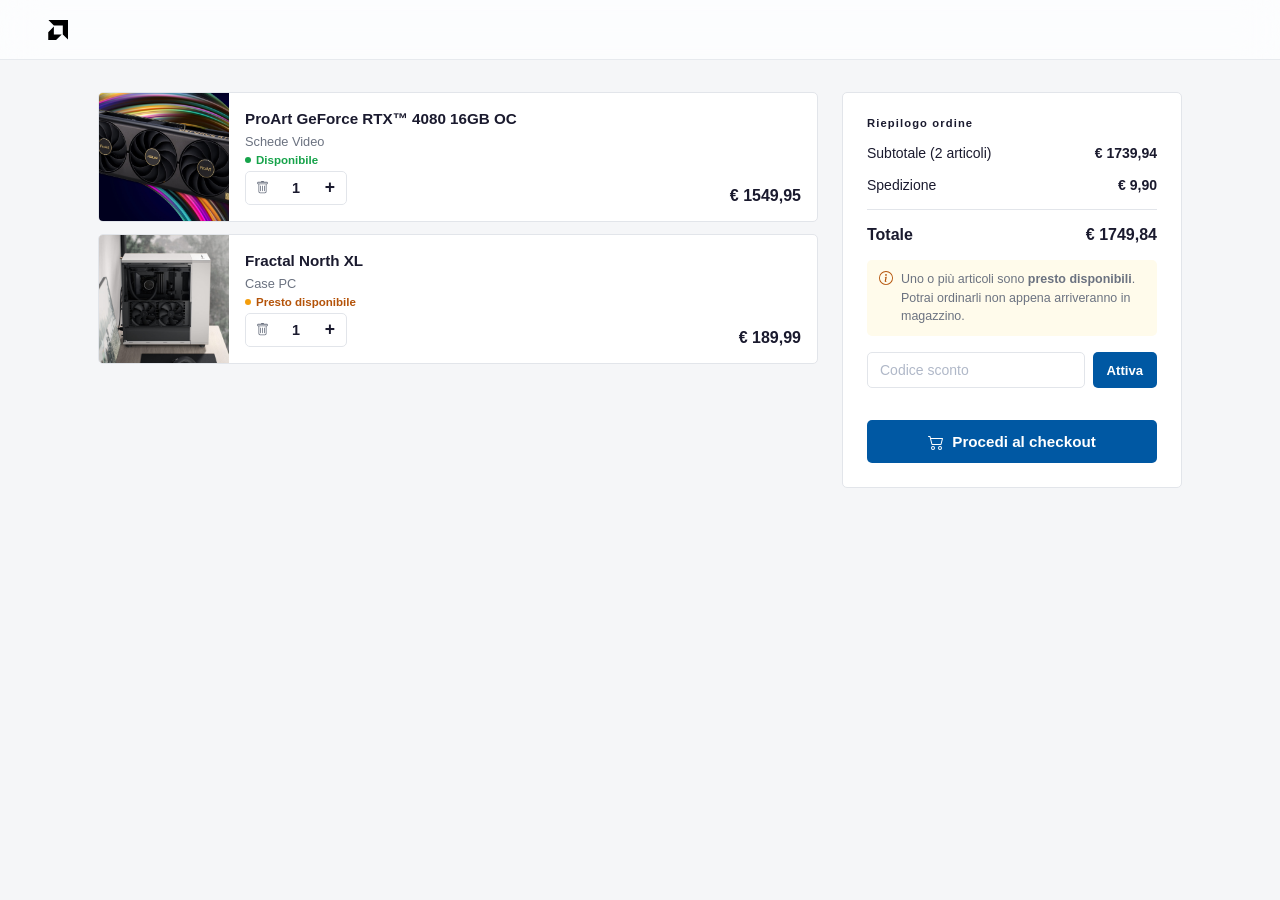
==== cart.html @ 47d2dda5 "Add files via upload" ====
<!DOCTYPE html>
<html lang="it">
<head>
  <meta charset="UTF-8"/>
  <meta name="viewport" content="width=device-width,initial-scale=1.0"/>
  <title>Carrello · TechStore</title>
  <link rel="preconnect" href="https://api.fontshare.com"/>
  <link href="https://api.fontshare.com/v2/css2?f[]=noorda@400,500,600,700&display=swap" rel="stylesheet"/>
  <link rel="stylesheet" href="cart.css"/>
</head>
<body>

  <nav class="navbar">
    <div class="nav-left">
      <a href="index.html" class="nav-logo">
        <svg width="20" height="20" viewBox="0 0 16 16" fill="#000000"><path d="m.334 0 4.358 4.359h7.15v7.15l4.358 4.358V0zM.2 9.72l4.487-4.488v6.281h6.28L6.48 16H.2z"/></svg>
      </a>
    </div>
  </nav>

  <div class="page">
    <div id="cartRoot"></div>
  </div>

  <script src="cart.js"></script>
</body>
</html>
---- cart.css ----
/* Importa le variabili dal design system */
:root{--nav-h:60px;--clr-bg:#f5f6f8;--clr-white:#fff;--clr-text:#1a1a2e;--clr-muted:#6b7280;--clr-border:#e2e5ea;--clr-accent:#0058a3;--clr-accent-hov:#004080;--clr-accent-lt:#e8f0fb;--font:'Noorda',sans-serif;--ease:cubic-bezier(.4,0,.2,1);--r:8px;--sh1:0 1px 3px rgba(0,0,0,.08);--sh2:0 4px 16px rgba(0,0,0,.10)}
*,*::before,*::after{box-sizing:border-box;margin:0;padding:0}
html{scroll-behavior:smooth}
body{font-family:var(--font);background:var(--clr-bg);color:var(--clr-text);min-height:100dvh}

/* NAVBAR */
.navbar{position:fixed;inset-block-start:0;left:0;right:0;z-index:100;height:var(--nav-h);display:flex;align-items:center;padding:0 clamp(16px,4vw,48px);background:rgba(255,255,255,.72);backdrop-filter:blur(20px) saturate(180%);-webkit-backdrop-filter:blur(20px) saturate(180%);border-bottom:1px solid rgba(226,229,234,.8)}
.nav-left{display:flex;align-items:center;flex:1}
.nav-center{display:flex;align-items:center;justify-content:center;flex:1}
.nav-right{display:flex;align-items:center;justify-content:flex-end;flex:1;gap:2px}
.nav-logo{display:flex;align-items:center;gap:8px;text-decoration:none;color:var(--clr-text);font-weight:700;font-size:1.05rem;letter-spacing:-.02em}
.nav-icon-btn{display:flex;align-items:center;justify-content:center;width:36px;height:36px;border-radius:0;color:var(--clr-muted);text-decoration:none;transition:color .15s,background .15s}
.nav-icon-btn:hover{color:var(--clr-accent);background:var(--clr-accent-lt)}
.nav-title{font-size:1rem;font-weight:700;letter-spacing:-.02em}

/* PAGE WRAPPER */
.page{padding-top:calc(var(--nav-h) + 32px);padding-bottom:64px;max-width:1180px;margin:0 auto;padding-left:clamp(16px,4vw,48px);padding-right:clamp(16px,4vw,48px)}

/* ── STATO VUOTO ── */
.cart-empty{display:flex;flex-direction:column;align-items:center;justify-content:center;min-height:60vh;gap:20px;text-align:center}
.cart-empty img,.cart-empty svg{width:120px;height:120px;opacity:.18}
.cart-empty h2{font-size:1.4rem;font-weight:700;letter-spacing:-.02em}
.cart-empty p{font-size:.9rem;color:var(--clr-muted)}
.btn-primary{display:inline-flex;align-items:center;gap:8px;padding:10px 20px;background:var(--clr-accent);color:#fff;border:none;border-radius:0;font-family:var(--font);font-size:.875rem;font-weight:600;cursor:pointer;text-decoration:none;transition:background .15s}
.btn-primary:hover{background:var(--clr-accent-hov)}

/* ── LAYOUT CARRELLO ── */
.cart-layout{display:grid;grid-template-columns:1fr 340px;gap:24px;align-items:start}

/* ── LISTA PRODOTTI ── */
.cart-list{display:flex;flex-direction:column;gap:12px}

/* Card prodotto — griglia: img | info | remove */
.cart-item{background:var(--clr-white);border:1px solid var(--clr-border);border-radius:5px;display:grid;grid-template-columns:130px 1fr auto;gap:0;align-items:stretch;overflow:hidden;transition:box-shadow .15s}
.cart-item:hover{box-shadow:var(--sh1)}

/* Immagine più grande, centrata verticalmente */
.item-img{width:130px;align-self:stretch;overflow:hidden;background:var(--clr-bg);flex-shrink:0}
.item-img img{width:100%;height:100%;object-fit:cover;display:block}

/* Info: occupa tutto lo spazio, prezzo spinto in fondo */
.item-info{display:flex;flex-direction:column;gap:5px;min-width:0;padding:16px}
.item-name{font-size:.95rem;font-weight:700;line-height:1.3;color:var(--clr-text);text-decoration:none}
.item-name:hover{color:var(--clr-accent);text-decoration:underline;text-underline-offset:2px}
.item-type{font-size:.8rem;color:var(--clr-muted);font-weight:400}

/* Badge stato */
.item-status{display:inline-flex;align-items:center;gap:5px;font-size:.72rem;font-weight:600;width:fit-content}
.item-status::before{content:'';display:block;width:6px;height:6px;border-radius:5px;flex-shrink:0}
.item-status.available{color:#16a34a}
.item-status.available::before{background:#16a34a}
.item-status.soon{color:#b45309}
.item-status.soon::before{background:#f59e0b}

/* Contatore quantità — cestino al posto del − quando qty=1 */
.item-qty{display:flex;align-items:center;border:1.5px solid var(--clr-border);border-radius:5px;overflow:hidden;width:fit-content;margin-top:auto}
.qty-btn{width:32px;height:32px;display:flex;align-items:center;justify-content:center;background:none;border:none;cursor:pointer;color:var(--clr-text);font-size:1.1rem;font-weight:600;transition:background .15s,color .15s}
.qty-btn:hover{background:var(--clr-bg)}
.qty-btn.trash{color:var(--clr-muted)}
.qty-btn.trash:hover{background:#fef2f2;color:#dc2626}
.qty-val{width:36px;text-align:center;font-size:.9rem;font-weight:600;border:none;outline:none;background:none;color:var(--clr-text);font-family:var(--font);pointer-events:none}

/* Colonna destra: solo prezzo in basso */
.item-actions{display:flex;flex-direction:column;align-items:flex-end;justify-content:flex-end;padding:16px}
.item-price-wrap{text-align:right}
.item-price{font-size:1rem;font-weight:700;color:var(--clr-text)}
.item-price-unit{font-size:.82rem;font-weight:600;color:var(--clr-accent);margin-top:3px}

/* ── RIEPILOGO ORDINE ── */
.order-summary{background:var(--clr-white);border:1px solid var(--clr-border);border-radius:5px;padding:24px;display:flex;flex-direction:column;gap:16px;position:sticky;top:calc(var(--nav-h) + 20px)}
.summary-title{font-size:.7rem;font-weight:700;letter-spacing:.1em;color:var(--sh1)}
.summary-row{display:flex;justify-content:space-between;align-items:center;font-size:.875rem}
.summary-row span:last-child{font-weight:600}
.summary-divider{border:none;border-top:1px solid var(--clr-border)}
.summary-total{display:flex;justify-content:space-between;align-items:center;font-size:1rem;font-weight:700}

/* Badge info consegna */
.delivery-info{background:var(--clr-bg);border-radius:5px;padding:10px 12px;font-size:.78rem;color:var(--clr-muted);line-height:1.5;display:flex;gap:8px;align-items:flex-start}
.delivery-info svg{flex-shrink:0;margin-top:1px;color:var(--clr-accent)}
.delivery-info.soon-info{background:#fffbeb}
.delivery-info.soon-info svg{color:#b45309}

/* Campo codice sconto */
.discount-wrap{display:flex;gap:8px}
.discount-input{flex:1;padding:9px 12px;border:1.5px solid var(--clr-border);border-radius:5px;font-family:var(--font);font-size:.875rem;color:var(--clr-text);outline:none;transition:border-color .15s}
.discount-input:focus{border-color:var(--clr-accent)}
.discount-input::placeholder{color:#b0b8c8}
.btn-activate{padding:9px 14px;background:var(--clr-accent);color:#fff;border:none;border-radius:5px;font-family:var(--font);font-size:.82rem;font-weight:600;cursor:pointer;white-space:nowrap;transition:background .15s}
.btn-activate:hover{background:var(--clr-accent-hov)}
.discount-msg{font-size:.75rem;min-height:16px;transition:color .2s}
.discount-msg.ok{color:#16a34a}
.discount-msg.err{color:#dc2626}

/* Bottone checkout */
.btn-checkout{width:100%;padding:13px;background:var(--clr-accent);color:#fff;border:none;border-radius:5px;font-family:var(--font);font-size:.95rem;font-weight:700;cursor:pointer;transition:background .15s;display:flex;align-items:center;justify-content:center;gap:8px}
.btn-checkout:hover{background:var(--clr-accent-hov)}

/* RESPONSIVE */
@media(max-width:860px){.cart-layout{grid-template-columns:1fr}.order-summary{position:static}}
@media(max-width:520px){.cart-item{grid-template-columns:90px 1fr auto}.item-img{width:90px}}
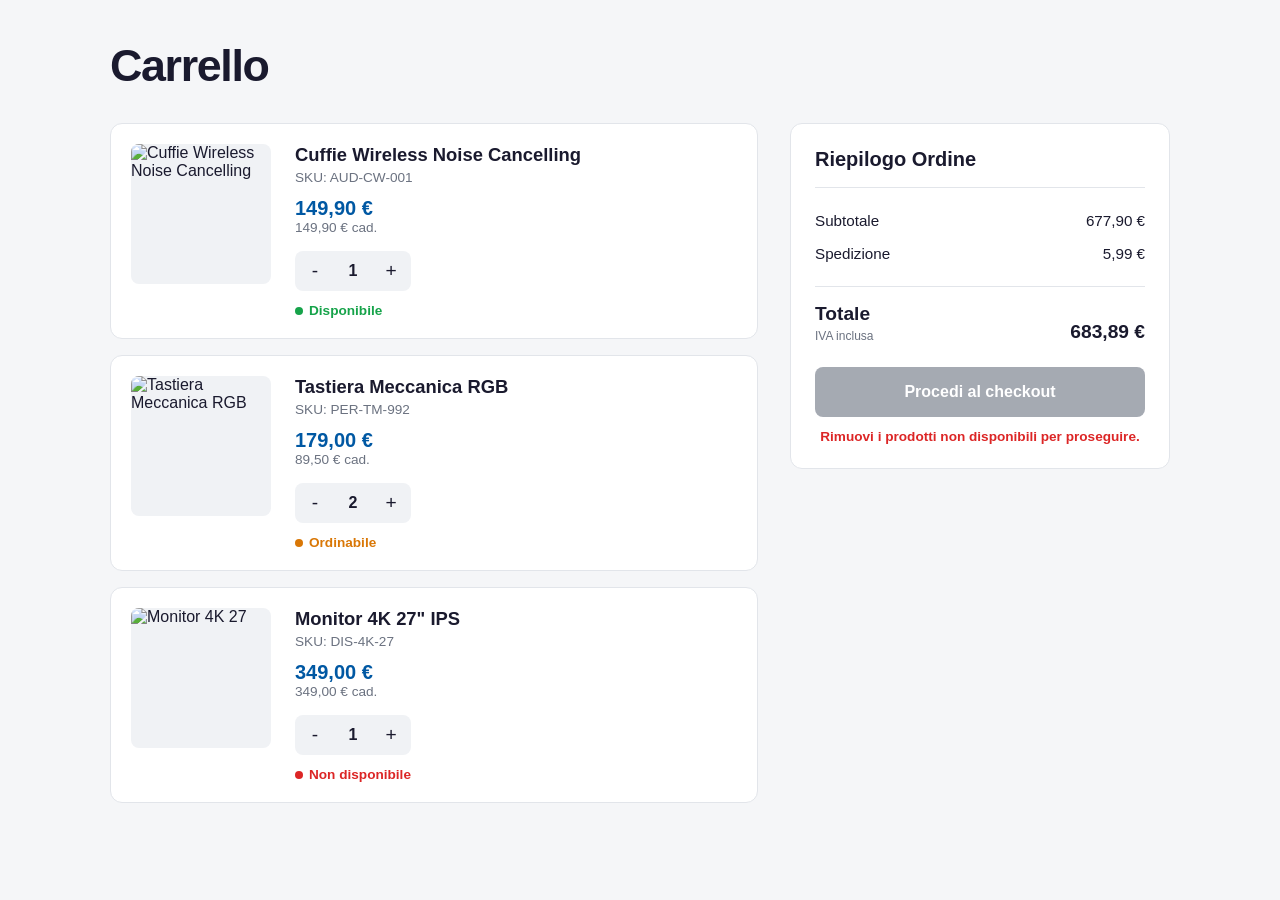
==== commit 8c63cecc: "Add files via upload" ====
--- a/cart.html
+++ b/cart.html
@@ -1,27 +1,528 @@
 <!DOCTYPE html>
 <html lang="it">
 <head>
-  <meta charset="UTF-8"/>
-  <meta name="viewport" content="width=device-width,initial-scale=1.0"/>
+  <meta charset="UTF-8" />
+  <meta name="viewport" content="width=device-width, initial-scale=1.0" />
   <title>Carrello · TechStore</title>
-  <link rel="preconnect" href="https://api.fontshare.com"/>
-  <link href="https://api.fontshare.com/v2/css2?f[]=noorda@400,500,600,700&display=swap" rel="stylesheet"/>
-  <link rel="stylesheet" href="cart.css"/>
+  <link rel="preconnect" href="https://api.fontshare.com" />
+  <link href="https://api.fontshare.com/v2/css2?f[]=noorda@400,500,600,700&display=swap" rel="stylesheet" />
+  <style>
+    /* ═══════════════════════════════════════════════
+       RESET & VARIABILI
+    ═══════════════════════════════════════════════ */
+    *, *::before, *::after { box-sizing: border-box; margin: 0; padding: 0; }
+
+    :root {
+      --clr-accent:             #0058a3;
+      --clr-accent-hov:         #004080;
+      --clr-bg:                 #f5f6f8; /* Leggero grigio per far risaltare le card nel tema chiaro */
+      --clr-surface:            #ffffff;
+      --clr-text:               #1a1a2e;
+      --clr-muted:              #6b7280;
+      --clr-border:             #e2e5ea;
+      
+      --clr-input-bg:           #f0f2f5;
+      --clr-input-focus-border: #0058a3;
+      
+      /* Stati Prodotto */
+      --clr-status-avail:       #16a34a; /* Disponibile */
+      --clr-status-order:       #d97706; /* Ordinabile */
+      --clr-status-unavail:     #dc2626; /* Non disponibile */
+
+      --font:                   'Noorda', sans-serif;
+      --radius:                 12px;
+      --radius-sm:              8px;
+    }
+
+    body.dark-theme {
+      --clr-bg:                 #0a0a0a;
+      --clr-surface:            #121212;
+      --clr-text:               #ffffff;
+      --clr-muted:              #a0a0a0;
+      --clr-border:             #222222;
+      
+      --clr-input-bg:           #222222;
+      --clr-input-focus-border: #555555;
+      
+      --clr-status-avail:       #22c55e;
+      --clr-status-order:       #fbbf24;
+      --clr-status-unavail:     #ef4444;
+    }
+
+    html, body { 
+      font-family: var(--font); 
+      background: var(--clr-bg); 
+      color: var(--clr-text); 
+      transition: background-color 0.3s, color 0.3s;
+      min-height: 100dvh;
+    }
+
+    /* ═══════════════════════════════════════════════
+       LAYOUT PAGINA
+    ═══════════════════════════════════════════════ */
+    .page-container {
+      max-width: 1100px;
+      margin: 0 auto;
+      padding: 40px 20px;
+    }
+
+    .page-header {
+      margin-bottom: 32px;
+    }
+
+    .page-header h1 {
+      font-size: clamp(2rem, 4vw, 2.8rem);
+      font-weight: 700;
+      letter-spacing: -0.03em;
+    }
+
+    .cart-layout {
+      display: grid;
+      grid-template-columns: 1fr 380px;
+      gap: 32px;
+      align-items: start;
+    }
+
+    /* ═══════════════════════════════════════════════
+       LISTA PRODOTTI (SINISTRA)
+    ═══════════════════════════════════════════════ */
+    .cart-items {
+      display: flex;
+      flex-direction: column;
+      gap: 16px;
+    }
+
+    .cart-item {
+      background: var(--clr-surface);
+      border: 1px solid var(--clr-border);
+      border-radius: var(--radius);
+      padding: 20px;
+      display: flex;
+      gap: 24px;
+      transition: border-color 0.2s, box-shadow 0.2s;
+    }
+
+    .cart-item:hover {
+      box-shadow: 0 4px 20px rgba(0,0,0,0.03);
+      border-color: var(--clr-input-focus-border);
+    }
+
+    .item-img {
+      width: 140px;
+      height: 140px;
+      border-radius: var(--radius-sm);
+      object-fit: cover;
+      background-color: var(--clr-input-bg);
+      flex-shrink: 0;
+    }
+
+    .item-details {
+      display: flex;
+      flex-direction: column;
+      flex: 1;
+      justify-content: center;
+    }
+
+    .item-name {
+      font-size: 1.15rem;
+      font-weight: 700;
+      color: var(--clr-text);
+      line-height: 1.2;
+      margin-bottom: 4px;
+    }
+
+    .item-sku {
+      font-size: 0.85rem;
+      color: var(--clr-muted);
+      margin-bottom: 12px;
+    }
+
+    .item-total-price {
+      font-size: 1.25rem;
+      font-weight: 700;
+      color: var(--clr-accent);
+    }
+
+    .item-unit-price {
+      font-size: 0.85rem;
+      color: var(--clr-muted);
+      margin-bottom: 16px;
+    }
+
+    /* Controlli Quantità */
+    .item-actions {
+      display: flex;
+      align-items: center;
+      gap: 20px;
+      margin-bottom: 12px;
+      flex-wrap: wrap;
+    }
+
+    .qty-selector {
+      display: flex;
+      align-items: center;
+      background-color: var(--clr-input-bg);
+      border-radius: var(--radius-sm);
+      overflow: hidden;
+      border: 2px solid transparent;
+      transition: border-color 0.2s;
+    }
+    .qty-selector:focus-within { border-color: var(--clr-accent); }
+
+    .qty-btn {
+      background: transparent;
+      border: none;
+      color: var(--clr-text);
+      font-size: 1.2rem;
+      width: 36px;
+      height: 36px;
+      cursor: pointer;
+      display: grid;
+      place-content: center;
+      transition: background 0.15s;
+    }
+    .qty-btn:hover { background: rgba(0,0,0,0.05); }
+    body.dark-theme .qty-btn:hover { background: rgba(255,255,255,0.05); }
+
+    .qty-input {
+      width: 40px;
+      height: 36px;
+      text-align: center;
+      border: none;
+      background: transparent;
+      color: var(--clr-text);
+      font-family: var(--font);
+      font-size: 1rem;
+      font-weight: 600;
+      outline: none;
+      -moz-appearance: textfield;
+    }
+    .qty-input::-webkit-outer-spin-button,
+    .qty-input::-webkit-inner-spin-button { -webkit-appearance: none; margin: 0; }
+
+    /* Stati Prodotto */
+    .item-status {
+      font-size: 0.85rem;
+      font-weight: 600;
+      display: flex;
+      align-items: center;
+      gap: 6px;
+    }
+    .item-status::before {
+      content: '';
+      display: block;
+      width: 8px;
+      height: 8px;
+      border-radius: 50%;
+    }
+    
+    .status-disponibile { color: var(--clr-status-avail); }
+    .status-disponibile::before { background-color: var(--clr-status-avail); }
+    
+    .status-ordinabile { color: var(--clr-status-order); }
+    .status-ordinabile::before { background-color: var(--clr-status-order); }
+    
+    .status-non_disponibile { color: var(--clr-status-unavail); }
+    .status-non_disponibile::before { background-color: var(--clr-status-unavail); }
+
+    /* Stato Vuoto */
+    .empty-cart {
+      text-align: center;
+      padding: 60px 20px;
+      background: var(--clr-surface);
+      border-radius: var(--radius);
+      border: 1px dashed var(--clr-border);
+      color: var(--clr-muted);
+    }
+    .empty-cart h2 { color: var(--clr-text); margin-bottom: 8px; }
+
+    /* ═══════════════════════════════════════════════
+       RIEPILOGO ORDINE (DESTRA)
+    ═══════════════════════════════════════════════ */
+    .cart-summary {
+      background: var(--clr-surface);
+      border: 1px solid var(--clr-border);
+      border-radius: var(--radius);
+      padding: 24px;
+      position: sticky;
+      top: 24px;
+    }
+
+    .cart-summary h3 {
+      font-size: 1.25rem;
+      font-weight: 700;
+      margin-bottom: 24px;
+      padding-bottom: 16px;
+      border-bottom: 1px solid var(--clr-border);
+    }
+
+    .summary-row {
+      display: flex;
+      justify-content: space-between;
+      margin-bottom: 16px;
+      font-size: 0.95rem;
+      color: var(--clr-text);
+      font-weight: 500;
+    }
+
+    .summary-total {
+      display: flex;
+      justify-content: space-between;
+      align-items: flex-end;
+      margin-top: 24px;
+      padding-top: 16px;
+      border-top: 1px solid var(--clr-border);
+      font-size: 1.2rem;
+      font-weight: 700;
+      color: var(--clr-text);
+    }
+    .summary-total small {
+      display: block;
+      font-size: 0.75rem;
+      font-weight: 400;
+      color: var(--clr-muted);
+      margin-top: 4px;
+    }
+
+    .btn-submit {
+      display: block; width: 100%; padding: 16px; margin-top: 24px;
+      background: var(--clr-accent); border: none; border-radius: var(--radius-sm);
+      color: #fff; font-family: var(--font); font-size: 1rem; font-weight: 700;
+      cursor: pointer; transition: background 0.15s, transform 0.1s, opacity 0.2s;
+    }
+    .btn-submit:hover:not(:disabled)  { background: var(--clr-accent-hov); }
+    .btn-submit:active:not(:disabled) { transform: scale(0.99); }
+    
+    /* Stato disabilitato per il bottone */
+    .btn-submit:disabled {
+      background: var(--clr-muted);
+      cursor: not-allowed;
+      opacity: 0.6;
+    }
+    
+    .checkout-warning {
+      color: var(--clr-status-unavail);
+      font-size: 0.85rem;
+      font-weight: 600;
+      text-align: center;
+      margin-top: 12px;
+      display: none;
+    }
+
+    /* ═══════════════════════════════════════════════
+       RESPONSIVE
+    ═══════════════════════════════════════════════ */
+    @media (max-width: 860px) {
+      .cart-layout { grid-template-columns: 1fr; }
+      .cart-summary { position: static; }
+    }
+    
+    @media (max-width: 480px) {
+      .cart-item { flex-direction: column; gap: 16px; align-items: center; text-align: center; }
+      .item-actions { justify-content: center; flex-direction: column; gap: 12px; }
+    }
+  </style>
 </head>
 <body>
 
-  <nav class="navbar">
-    <div class="nav-left">
-      <a href="index.html" class="nav-logo">
-        <svg width="20" height="20" viewBox="0 0 16 16" fill="#000000"><path d="m.334 0 4.358 4.359h7.15v7.15l4.358 4.358V0zM.2 9.72l4.487-4.488v6.281h6.28L6.48 16H.2z"/></svg>
-      </a>
+  <script>
+    if (localStorage.getItem('theme') === 'dark') {
+      document.body.classList.add('dark-theme');
+    }
+  </script>
+
+  <div class="page-container">
+    <div class="page-header">
+      <h1>Carrello</h1>
     </div>
-  </nav>
-
-  <div class="page">
-    <div id="cartRoot"></div>
+
+    <div class="cart-layout">
+      <div class="cart-items" id="cart-container">
+        </div>
+
+      <div class="cart-summary">
+        <h3>Riepilogo Ordine</h3>
+        <div class="summary-row">
+          <span>Subtotale</span>
+          <span id="summary-subtotal">€ 0,00</span>
+        </div>
+        <div class="summary-row">
+          <span>Spedizione</span>
+          <span id="summary-shipping">€ 0,00</span>
+        </div>
+        <div class="summary-total">
+          <span>Totale <small>IVA inclusa</small></span>
+          <span id="summary-total">€ 0,00</span>
+        </div>
+        <button id="checkout-btn" class="btn-submit">Procedi al checkout</button>
+        <div id="checkout-warning" class="checkout-warning">Rimuovi i prodotti non disponibili per proseguire.</div>
+      </div>
+    </div>
   </div>
 
-  <script src="cart.js"></script>
+  <script>
+    /* ═══════════════════════════════════════════════
+       DATI DEL CARRELLO (MOCKUP)
+    ═══════════════════════════════════════════════ */
+    let cart = [
+      {
+        id: 1,
+        name: "Cuffie Wireless Noise Cancelling",
+        sku: "SKU: AUD-CW-001",
+        price: 149.90,
+        qty: 1,
+        status: "disponibile", 
+        img: "https://images.unsplash.com/photo-1505740420928-5e560c06d30e?w=300&h=300&fit=crop"
+      },
+      {
+        id: 2,
+        name: "Tastiera Meccanica RGB",
+        sku: "SKU: PER-TM-992",
+        price: 89.50,
+        qty: 2,
+        status: "ordinabile",
+        img: "https://images.unsplash.com/photo-1595225476474-87563907a212?w=300&h=300&fit=crop"
+      },
+      {
+        id: 3,
+        name: "Monitor 4K 27\" IPS",
+        sku: "SKU: DIS-4K-27",
+        price: 349.00,
+        qty: 1,
+        status: "non_disponibile",
+        img: "https://images.unsplash.com/photo-1527443224154-c4a3942d3acf?w=300&h=300&fit=crop"
+      }
+    ];
+
+    const shippingCost = 5.99; // Costo fisso di spedizione (può essere reso dinamico)
+    const statusLabels = {
+      disponibile: "Disponibile",
+      ordinabile: "Ordinabile",
+      non_disponibile: "Non disponibile"
+    };
+
+    /* ═══════════════════════════════════════════════
+       FUNZIONI DI FORMATTAZIONE E LOGICA
+    ═══════════════════════════════════════════════ */
+    
+    // Formattatore di valuta Euro
+    const formatEUR = (amount) => {
+      return new Intl.NumberFormat('it-IT', { style: 'currency', currency: 'EUR' }).format(amount);
+    };
+
+    // Rendering principale del carrello
+    function renderCart() {
+      const container = document.getElementById('cart-container');
+      container.innerHTML = '';
+
+      if (cart.length === 0) {
+        container.innerHTML = `
+          <div class="empty-cart">
+            <h2>Il tuo carrello è vuoto</h2>
+            <p>Non hai ancora aggiunto nessun prodotto.</p>
+          </div>
+        `;
+        updateSummary();
+        return;
+      }
+
+      cart.forEach((item, index) => {
+        const itemTotal = item.price * item.qty;
+        
+        // Costruzione HTML della card
+        const cardHTML = `
+          <div class="cart-item">
+            <img src="${item.img}" alt="${item.name}" class="item-img" />
+            <div class="item-details">
+              <div class="item-name">${item.name}</div>
+              <div class="item-sku">${item.sku}</div>
+              
+              <div class="item-total-price">${formatEUR(itemTotal)}</div>
+              <div class="item-unit-price">${formatEUR(item.price)} cad.</div>
+              
+              <div class="item-actions">
+                <div class="qty-selector">
+                  <button class="qty-btn" onclick="updateQty(${index}, -1)" aria-label="Riduci quantità">-</button>
+                  <input type="number" class="qty-input" value="${item.qty}" min="0" onchange="setQty(${index}, this.value)" />
+                  <button class="qty-btn" onclick="updateQty(${index}, 1)" aria-label="Aumenta quantità">+</button>
+                </div>
+              </div>
+              
+              <div class="item-status status-${item.status}">
+                ${statusLabels[item.status]}
+              </div>
+            </div>
+          </div>
+        `;
+        container.insertAdjacentHTML('beforeend', cardHTML);
+      });
+
+      updateSummary();
+    }
+
+    // Modifica quantità con i bottoni (+ e -)
+    function updateQty(index, change) {
+      const newQty = cart[index].qty + change;
+      if (newQty <= 0) {
+        cart.splice(index, 1); // Rimuove dal carrello se arriva a 0
+      } else {
+        cart[index].qty = newQty;
+      }
+      renderCart();
+    }
+
+    // Imposta quantità scrivendo direttamente nell'input
+    function setQty(index, value) {
+      const newQty = parseInt(value, 10);
+      if (isNaN(newQty) || newQty <= 0) {
+        cart.splice(index, 1);
+      } else {
+        cart[index].qty = newQty;
+      }
+      renderCart();
+    }
+
+    // Aggiorna Riepilogo e stato bottone Checkout
+    function updateSummary() {
+      const subtotalEl = document.getElementById('summary-subtotal');
+      const shippingEl = document.getElementById('summary-shipping');
+      const totalEl = document.getElementById('summary-total');
+      const checkoutBtn = document.getElementById('checkout-btn');
+      const warningMsg = document.getElementById('checkout-warning');
+
+      // Calcolo subtotale
+      const subtotal = cart.reduce((acc, item) => acc + (item.price * item.qty), 0);
+      
+      // Controllo se ci sono articoli non disponibili
+      const hasUnavailable = cart.some(item => item.status === 'non_disponibile');
+      const isCartEmpty = cart.length === 0;
+
+      // Aggiornamento interfaccia riepilogo
+      subtotalEl.textContent = formatEUR(subtotal);
+      
+      if (isCartEmpty) {
+        shippingEl.textContent = formatEUR(0);
+        totalEl.textContent = formatEUR(0);
+        checkoutBtn.disabled = true;
+        warningMsg.style.display = 'none';
+      } else {
+        shippingEl.textContent = formatEUR(shippingCost);
+        totalEl.textContent = formatEUR(subtotal + shippingCost);
+        
+        // Logica per disabilitare il bottone se un prodotto è Non Disponibile
+        if (hasUnavailable) {
+          checkoutBtn.disabled = true;
+          warningMsg.style.display = 'block';
+        } else {
+          checkoutBtn.disabled = false;
+          warningMsg.style.display = 'none';
+        }
+      }
+    }
+
+    // Inizializzazione al caricamento
+    document.addEventListener('DOMContentLoaded', renderCart);
+
+  </script>
 </body>
 </html>
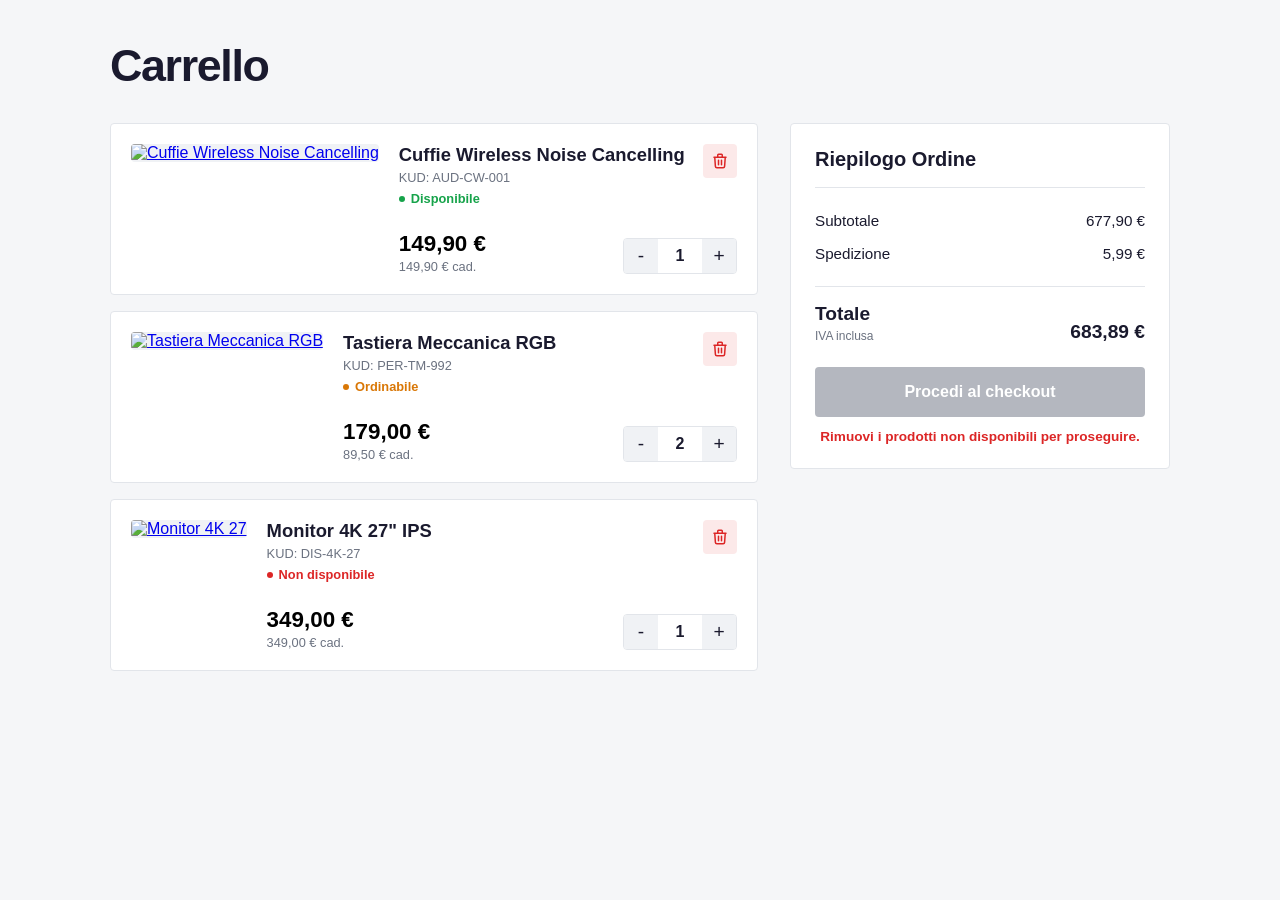
==== commit caeeed56: "Add files via upload" ====
--- a/cart.html
+++ b/cart.html
@@ -15,29 +15,32 @@
     :root {
       --clr-accent:             #0058a3;
       --clr-accent-hov:         #004080;
-      --clr-bg:                 #f5f6f8; /* Leggero grigio per far risaltare le card nel tema chiaro */
+      --clr-bg:                 #f5f6f8; 
       --clr-surface:            #ffffff;
       --clr-text:               #1a1a2e;
+      --clr-price:              #000000; 
       --clr-muted:              #6b7280;
       --clr-border:             #e2e5ea;
       
       --clr-input-bg:           #f0f2f5;
       --clr-input-focus-border: #0058a3;
       
-      /* Stati Prodotto */
-      --clr-status-avail:       #16a34a; /* Disponibile */
-      --clr-status-order:       #d97706; /* Ordinabile */
-      --clr-status-unavail:     #dc2626; /* Non disponibile */
+      /* Stati Prodotto e Azioni */
+      --clr-status-avail:       #16a34a; 
+      --clr-status-order:       #d97706; 
+      --clr-status-unavail:     #dc2626; 
+      --clr-danger-light:       rgba(220, 38, 38, 0.1);
 
       --font:                   'Noorda', sans-serif;
-      --radius:                 12px;
-      --radius-sm:              8px;
+      --radius:                 4px;
+      --radius-sm:              4px; 
     }
 
     body.dark-theme {
       --clr-bg:                 #0a0a0a;
       --clr-surface:            #121212;
       --clr-text:               #ffffff;
+      --clr-price:              #ffffff; 
       --clr-muted:              #a0a0a0;
       --clr-border:             #222222;
       
@@ -47,6 +50,7 @@
       --clr-status-avail:       #22c55e;
       --clr-status-order:       #fbbf24;
       --clr-status-unavail:     #ef4444;
+      --clr-danger-light:       rgba(239, 68, 68, 0.15);
     }
 
     html, body { 
@@ -64,6 +68,9 @@
       max-width: 1100px;
       margin: 0 auto;
       padding: 40px 20px;
+      display: flex;
+      flex-direction: column;
+      min-height: calc(100dvh - 80px);
     }
 
     .page-header {
@@ -81,6 +88,7 @@
       grid-template-columns: 1fr 380px;
       gap: 32px;
       align-items: start;
+      flex-grow: 1;
     }
 
     /* ═══════════════════════════════════════════════
@@ -98,95 +106,133 @@
       border-radius: var(--radius);
       padding: 20px;
       display: flex;
-      gap: 24px;
-      transition: border-color 0.2s, box-shadow 0.2s;
+      gap: 20px;
+      position: relative; 
+      transition: border-color 0.2s;
     }
 
     .cart-item:hover {
-      box-shadow: 0 4px 20px rgba(0,0,0,0.03);
       border-color: var(--clr-input-focus-border);
     }
 
     .item-img {
-      width: 140px;
-      height: 140px;
+      width: 130px;
+      height: 130px;
       border-radius: var(--radius-sm);
       object-fit: cover;
       background-color: var(--clr-input-bg);
       flex-shrink: 0;
+      cursor: pointer;
     }
 
     .item-details {
       display: flex;
       flex-direction: column;
+      justify-content: space-between; 
       flex: 1;
-      justify-content: center;
-    }
-
-    .item-name {
+      min-height: 130px; 
+    }
+
+    .item-info-top {
+      padding-right: 40px; 
+    }
+
+    .item-name-link {
+      display: inline-block;
       font-size: 1.15rem;
       font-weight: 700;
       color: var(--clr-text);
       line-height: 1.2;
       margin-bottom: 4px;
+      text-decoration: none;
+      transition: color 0.15s;
+    }
+    .item-name-link:hover {
+      color: var(--clr-accent);
+      text-decoration: underline;
     }
 
     .item-sku {
-      font-size: 0.85rem;
+      font-size: 0.8rem;
       color: var(--clr-muted);
+      margin-bottom: 6px;
+    }
+
+    .item-status {
+      font-size: 0.8rem;
+      font-weight: 600;
+      display: flex;
+      align-items: center;
+      gap: 6px;
       margin-bottom: 12px;
     }
+    .item-status::before {
+      content: '';
+      display: block;
+      width: 6px;
+      height: 6px;
+      border-radius: 50%;
+    }
+    .status-disponibile { color: var(--clr-status-avail); }
+    .status-disponibile::before { background-color: var(--clr-status-avail); }
+    .status-ordinabile { color: var(--clr-status-order); }
+    .status-ordinabile::before { background-color: var(--clr-status-order); }
+    .status-non_disponibile { color: var(--clr-status-unavail); }
+    .status-non_disponibile::before { background-color: var(--clr-status-unavail); }
+
+    .item-info-bottom {
+      display: flex;
+      justify-content: space-between;
+      align-items: flex-end; 
+    }
 
     .item-total-price {
-      font-size: 1.25rem;
+      font-size: 1.4rem; 
       font-weight: 700;
-      color: var(--clr-accent);
+      color: var(--clr-price); 
+      line-height: 1.1;
     }
 
     .item-unit-price {
-      font-size: 0.85rem;
+      font-size: 0.8rem;
       color: var(--clr-muted);
-      margin-bottom: 16px;
-    }
-
-    /* Controlli Quantità */
-    .item-actions {
+      margin-top: 2px;
+    }
+
+    /* Input Quantità personalizzato e pulito */
+    .qty-wrapper {
       display: flex;
       align-items: center;
-      gap: 20px;
-      margin-bottom: 12px;
-      flex-wrap: wrap;
-    }
-
-    .qty-selector {
-      display: flex;
-      align-items: center;
-      background-color: var(--clr-input-bg);
+      background-color: var(--clr-surface);
+      border: 1px solid var(--clr-border);
       border-radius: var(--radius-sm);
       overflow: hidden;
-      border: 2px solid transparent;
       transition: border-color 0.2s;
     }
-    .qty-selector:focus-within { border-color: var(--clr-accent); }
+    
+    .qty-wrapper:focus-within {
+      border-color: var(--clr-accent);
+    }
 
     .qty-btn {
-      background: transparent;
+      background: var(--clr-input-bg);
       border: none;
       color: var(--clr-text);
+      width: 34px;
+      height: 34px;
       font-size: 1.2rem;
-      width: 36px;
-      height: 36px;
       cursor: pointer;
-      display: grid;
-      place-content: center;
+      display: flex;
+      align-items: center;
+      justify-content: center;
       transition: background 0.15s;
     }
     .qty-btn:hover { background: rgba(0,0,0,0.05); }
     body.dark-theme .qty-btn:hover { background: rgba(255,255,255,0.05); }
 
-    .qty-input {
-      width: 40px;
-      height: 36px;
+    .qty-native-input {
+      width: 44px;
+      height: 34px;
       text-align: center;
       border: none;
       background: transparent;
@@ -195,49 +241,84 @@
       font-size: 1rem;
       font-weight: 600;
       outline: none;
-      -moz-appearance: textfield;
-    }
-    .qty-input::-webkit-outer-spin-button,
-    .qty-input::-webkit-inner-spin-button { -webkit-appearance: none; margin: 0; }
-
-    /* Stati Prodotto */
-    .item-status {
-      font-size: 0.85rem;
-      font-weight: 600;
+      -moz-appearance: textfield; /* Nasconde le frecce su Firefox */
+    }
+    
+    /* Nasconde le frecce native su Chrome/Safari/Edge */
+    .qty-native-input::-webkit-outer-spin-button,
+    .qty-native-input::-webkit-inner-spin-button {
+      -webkit-appearance: none;
+      margin: 0;
+    }
+
+    /* Pulsante elimina: Icona cestino, niente movimento al passaggio */
+    .btn-delete {
+      position: absolute;
+      top: 20px;
+      right: 20px;
+      background: var(--clr-danger-light);
+      border: none;
+      color: var(--clr-status-unavail);
+      border-radius: var(--radius-sm);
+      cursor: pointer;
+      padding: 8px;
       display: flex;
       align-items: center;
-      gap: 6px;
-    }
-    .item-status::before {
-      content: '';
-      display: block;
-      width: 8px;
-      height: 8px;
-      border-radius: 50%;
-    }
-    
-    .status-disponibile { color: var(--clr-status-avail); }
-    .status-disponibile::before { background-color: var(--clr-status-avail); }
-    
-    .status-ordinabile { color: var(--clr-status-order); }
-    .status-ordinabile::before { background-color: var(--clr-status-order); }
-    
-    .status-non_disponibile { color: var(--clr-status-unavail); }
-    .status-non_disponibile::before { background-color: var(--clr-status-unavail); }
-
-    /* Stato Vuoto */
-    .empty-cart {
+      justify-content: center;
+      transition: background 0.2s, color 0.2s;
+    }
+    .btn-delete:hover {
+      background: var(--clr-status-unavail);
+      color: #ffffff;
+    }
+
+    /* ═══════════════════════════════════════════════
+       SCHERMATA CARRELLO VUOTO
+    ═══════════════════════════════════════════════ */
+    .empty-cart-container {
+      display: flex;
+      flex-direction: column;
+      align-items: center;
+      justify-content: center;
       text-align: center;
-      padding: 60px 20px;
-      background: var(--clr-surface);
-      border-radius: var(--radius);
-      border: 1px dashed var(--clr-border);
+      flex-grow: 1; 
+      grid-column: 1 / -1; 
+      padding: 40px 20px;
+    }
+
+    .empty-cart-icon {
       color: var(--clr-muted);
-    }
-    .empty-cart h2 { color: var(--clr-text); margin-bottom: 8px; }
+      margin-bottom: 24px;
+      opacity: 0.5;
+    }
+
+    .empty-cart-container h2 { 
+      color: var(--clr-text); 
+      font-size: 1.8rem;
+      font-weight: 700;
+      margin-bottom: 24px; 
+      letter-spacing: -0.02em;
+    }
+
+    .btn-explore {
+      display: inline-block;
+      padding: 14px 28px;
+      background: var(--clr-accent);
+      color: #ffffff;
+      border: none;
+      border-radius: var(--radius-sm);
+      font-family: var(--font);
+      font-size: 1rem;
+      font-weight: 700;
+      text-decoration: none;
+      cursor: pointer;
+      transition: background 0.15s, transform 0.1s;
+    }
+    .btn-explore:hover { background: var(--clr-accent-hov); }
+    .btn-explore:active { transform: scale(0.98); }
 
     /* ═══════════════════════════════════════════════
-       RIEPILOGO ORDINE (DESTRA)
+       RIEPILOGO ORDINE
     ═══════════════════════════════════════════════ */
     .cart-summary {
       background: var(--clr-surface);
@@ -288,16 +369,13 @@
       display: block; width: 100%; padding: 16px; margin-top: 24px;
       background: var(--clr-accent); border: none; border-radius: var(--radius-sm);
       color: #fff; font-family: var(--font); font-size: 1rem; font-weight: 700;
-      cursor: pointer; transition: background 0.15s, transform 0.1s, opacity 0.2s;
+      cursor: pointer; transition: background 0.15s, opacity 0.2s;
     }
     .btn-submit:hover:not(:disabled)  { background: var(--clr-accent-hov); }
-    .btn-submit:active:not(:disabled) { transform: scale(0.99); }
-    
-    /* Stato disabilitato per il bottone */
     .btn-submit:disabled {
       background: var(--clr-muted);
       cursor: not-allowed;
-      opacity: 0.6;
+      opacity: 0.5;
     }
     
     .checkout-warning {
@@ -317,14 +395,46 @@
       .cart-summary { position: static; }
     }
     
-    @media (max-width: 480px) {
-      .cart-item { flex-direction: column; gap: 16px; align-items: center; text-align: center; }
-      .item-actions { justify-content: center; flex-direction: column; gap: 12px; }
+    @media (max-width: 560px) {
+      /* Mantiene l'allineamento orizzontale ma adatta gli spazi */
+      .cart-item { 
+        gap: 16px; 
+        padding: 16px; 
+      }
+      .item-img { 
+        width: 85px; 
+        height: 85px; 
+      }
+      .item-details { 
+        min-height: 85px; 
+      }
+      .item-info-top { 
+        padding-right: 32px; /* Spazio per il cestino */
+      }
+      .item-name-link { 
+        font-size: 1rem; 
+      }
+      
+      /* Impila prezzo e quantità sulla sinistra, NON centrati */
+      .item-info-bottom { 
+        flex-direction: column; 
+        align-items: flex-start; 
+        gap: 12px; 
+        margin-top: 12px;
+      }
+      .qty-wrapper { 
+        align-self: flex-start; /* Mantiene il box selettore a sinistra */
+      }
+      .btn-delete { 
+        top: 12px; 
+        right: 12px; 
+      }
     }
   </style>
 </head>
 <body>
 
+  <!-- Sincronizzazione Tema dal localStorage -->
   <script>
     if (localStorage.getItem('theme') === 'dark') {
       document.body.classList.add('dark-theme');
@@ -332,15 +442,18 @@
   </script>
 
   <div class="page-container">
-    <div class="page-header">
+    <div class="page-header" id="page-header">
       <h1>Carrello</h1>
     </div>
 
-    <div class="cart-layout">
+    <div class="cart-layout" id="main-layout">
+      <!-- Sezione Prodotti -->
       <div class="cart-items" id="cart-container">
-        </div>
-
-      <div class="cart-summary">
+        <!-- Generato via JavaScript -->
+      </div>
+
+      <!-- Sezione Riepilogo -->
+      <div class="cart-summary" id="summary-container">
         <h3>Riepilogo Ordine</h3>
         <div class="summary-row">
           <span>Subtotale</span>
@@ -361,14 +474,12 @@
   </div>
 
   <script>
-    /* ═══════════════════════════════════════════════
-       DATI DEL CARRELLO (MOCKUP)
-    ═══════════════════════════════════════════════ */
+    // Dati fittizi
     let cart = [
       {
         id: 1,
         name: "Cuffie Wireless Noise Cancelling",
-        sku: "SKU: AUD-CW-001",
+        sku: "KUD: AUD-CW-001",
         price: 149.90,
         qty: 1,
         status: "disponibile", 
@@ -377,7 +488,7 @@
       {
         id: 2,
         name: "Tastiera Meccanica RGB",
-        sku: "SKU: PER-TM-992",
+        sku: "KUD: PER-TM-992",
         price: 89.50,
         qty: 2,
         status: "ordinabile",
@@ -386,7 +497,7 @@
       {
         id: 3,
         name: "Monitor 4K 27\" IPS",
-        sku: "SKU: DIS-4K-27",
+        sku: "KUD: DIS-4K-27",
         price: 349.00,
         qty: 1,
         status: "non_disponibile",
@@ -394,62 +505,81 @@
       }
     ];
 
-    const shippingCost = 5.99; // Costo fisso di spedizione (può essere reso dinamico)
+    const shippingCost = 5.99;
     const statusLabels = {
       disponibile: "Disponibile",
       ordinabile: "Ordinabile",
       non_disponibile: "Non disponibile"
     };
 
-    /* ═══════════════════════════════════════════════
-       FUNZIONI DI FORMATTAZIONE E LOGICA
-    ═══════════════════════════════════════════════ */
-    
-    // Formattatore di valuta Euro
     const formatEUR = (amount) => {
       return new Intl.NumberFormat('it-IT', { style: 'currency', currency: 'EUR' }).format(amount);
     };
 
-    // Rendering principale del carrello
     function renderCart() {
       const container = document.getElementById('cart-container');
-      container.innerHTML = '';
-
+      const layout = document.getElementById('main-layout');
+      const summary = document.getElementById('summary-container');
+      const header = document.getElementById('page-header');
+
+      // Stato Vuoto
       if (cart.length === 0) {
-        container.innerHTML = `
-          <div class="empty-cart">
-            <h2>Il tuo carrello è vuoto</h2>
-            <p>Non hai ancora aggiunto nessun prodotto.</p>
+        layout.style.gridTemplateColumns = "1fr";
+        summary.style.display = "none";
+        header.style.display = "none";
+
+        layout.innerHTML = `
+          <div class="empty-cart-container">
+            <svg class="empty-cart-icon" width="100" height="100" fill="none" stroke="currentColor" stroke-width="1.2" viewBox="0 0 24 24">
+              <path stroke-linecap="round" stroke-linejoin="round" d="M2.25 3h1.386c.51 0 .955.343 1.087.835l.383 1.437M7.5 14.25a3 3 0 00-3 3h15.75m-12.75-3h11.218c1.121-2.3 2.1-4.684 2.924-7.138a60.114 60.114 0 00-16.536-1.84M7.5 14.25L5.106 5.272M6 20.25a.75.75 0 11-1.5 0 .75.75 0 011.5 0zm12.75 0a.75.75 0 11-1.5 0 .75.75 0 011.5 0z"/>
+            </svg>
+            <h2>Il tuo carrello è vuoto!</h2>
+            <a href="index.html" class="btn-explore">Esplora il catalogo</a>
           </div>
         `;
-        updateSummary();
         return;
       }
+
+      container.innerHTML = '';
 
       cart.forEach((item, index) => {
         const itemTotal = item.price * item.qty;
         
-        // Costruzione HTML della card
         const cardHTML = `
           <div class="cart-item">
-            <img src="${item.img}" alt="${item.name}" class="item-img" />
+            <!-- Pulsante Elimina con Cestino SVG -->
+            <button class="btn-delete" onclick="deleteProduct(${index})" aria-label="Rimuovi prodotto dal carrello">
+              <svg width="18" height="18" fill="none" stroke="currentColor" stroke-width="2" viewBox="0 0 24 24">
+                <path stroke-linecap="round" stroke-linejoin="round" d="M19 7l-.867 12.142A2 2 0 0116.138 21H7.862a2 2 0 01-1.995-1.858L5 7m5 4v6m4-6v6m1-10V4a1 1 0 00-1-1h-4a1 1 0 00-1 1v3M4 7h16" />
+              </svg>
+            </button>
+
+            <!-- Immagine -->
+            <a href="#">
+              <img src="${item.img}" alt="${item.name}" class="item-img" />
+            </a>
+            
             <div class="item-details">
-              <div class="item-name">${item.name}</div>
-              <div class="item-sku">${item.sku}</div>
-              
-              <div class="item-total-price">${formatEUR(itemTotal)}</div>
-              <div class="item-unit-price">${formatEUR(item.price)} cad.</div>
-              
-              <div class="item-actions">
-                <div class="qty-selector">
-                  <button class="qty-btn" onclick="updateQty(${index}, -1)" aria-label="Riduci quantità">-</button>
-                  <input type="number" class="qty-input" value="${item.qty}" min="0" onchange="setQty(${index}, this.value)" />
-                  <button class="qty-btn" onclick="updateQty(${index}, 1)" aria-label="Aumenta quantità">+</button>
+              <div class="item-info-top">
+                <a href="#" class="item-name-link">${item.name}</a>
+                <div class="item-sku">${item.sku}</div>
+                <div class="item-status status-${item.status}">
+                  ${statusLabels[item.status]}
                 </div>
               </div>
               
-              <div class="item-status status-${item.status}">
-                ${statusLabels[item.status]}
+              <div class="item-info-bottom">
+                <div class="item-price-block">
+                  <div class="item-total-price">${formatEUR(itemTotal)}</div>
+                  <div class="item-unit-price">${formatEUR(item.price)} cad.</div>
+                </div>
+                
+                <!-- Selettore quantità ibrido: Pulsanti custom + Input nativo -->
+                <div class="qty-wrapper">
+                  <button class="qty-btn" onclick="updateQty(${index}, -1)" aria-label="Diminuisci quantità">-</button>
+                  <input type="number" class="qty-native-input" value="${item.qty}" min="0" onchange="setQty(${index}, this.value)" aria-label="Quantità" />
+                  <button class="qty-btn" onclick="updateQty(${index}, 1)" aria-label="Aumenta quantità">+</button>
+                </div>
               </div>
             </div>
           </div>
@@ -460,69 +590,60 @@
       updateSummary();
     }
 
-    // Modifica quantità con i bottoni (+ e -)
+    // Funzione aggiornata per bottoni + e - del nuovo selettore
     function updateQty(index, change) {
       const newQty = cart[index].qty + change;
       if (newQty <= 0) {
-        cart.splice(index, 1); // Rimuove dal carrello se arriva a 0
+        deleteProduct(index);
       } else {
         cart[index].qty = newQty;
-      }
-      renderCart();
-    }
-
-    // Imposta quantità scrivendo direttamente nell'input
+        renderCart();
+      }
+    }
+
+    // Input manuale
     function setQty(index, value) {
       const newQty = parseInt(value, 10);
       if (isNaN(newQty) || newQty <= 0) {
-        cart.splice(index, 1);
+        deleteProduct(index);
       } else {
         cart[index].qty = newQty;
-      }
+        renderCart();
+      }
+    }
+
+    // Eliminazione prodotto
+    function deleteProduct(index) {
+      cart.splice(index, 1);
       renderCart();
     }
 
-    // Aggiorna Riepilogo e stato bottone Checkout
     function updateSummary() {
+      if (cart.length === 0) return;
+
       const subtotalEl = document.getElementById('summary-subtotal');
       const shippingEl = document.getElementById('summary-shipping');
       const totalEl = document.getElementById('summary-total');
       const checkoutBtn = document.getElementById('checkout-btn');
       const warningMsg = document.getElementById('checkout-warning');
 
-      // Calcolo subtotale
       const subtotal = cart.reduce((acc, item) => acc + (item.price * item.qty), 0);
+      const hasUnavailable = cart.some(item => item.status === 'non_disponibile');
+
+      subtotalEl.textContent = formatEUR(subtotal);
+      shippingEl.textContent = formatEUR(shippingCost);
+      totalEl.textContent = formatEUR(subtotal + shippingCost);
       
-      // Controllo se ci sono articoli non disponibili
-      const hasUnavailable = cart.some(item => item.status === 'non_disponibile');
-      const isCartEmpty = cart.length === 0;
-
-      // Aggiornamento interfaccia riepilogo
-      subtotalEl.textContent = formatEUR(subtotal);
-      
-      if (isCartEmpty) {
-        shippingEl.textContent = formatEUR(0);
-        totalEl.textContent = formatEUR(0);
+      if (hasUnavailable) {
         checkoutBtn.disabled = true;
+        warningMsg.style.display = 'block';
+      } else {
+        checkoutBtn.disabled = false;
         warningMsg.style.display = 'none';
-      } else {
-        shippingEl.textContent = formatEUR(shippingCost);
-        totalEl.textContent = formatEUR(subtotal + shippingCost);
-        
-        // Logica per disabilitare il bottone se un prodotto è Non Disponibile
-        if (hasUnavailable) {
-          checkoutBtn.disabled = true;
-          warningMsg.style.display = 'block';
-        } else {
-          checkoutBtn.disabled = false;
-          warningMsg.style.display = 'none';
-        }
-      }
-    }
-
-    // Inizializzazione al caricamento
+      }
+    }
+
     document.addEventListener('DOMContentLoaded', renderCart);
-
   </script>
 </body>
 </html>
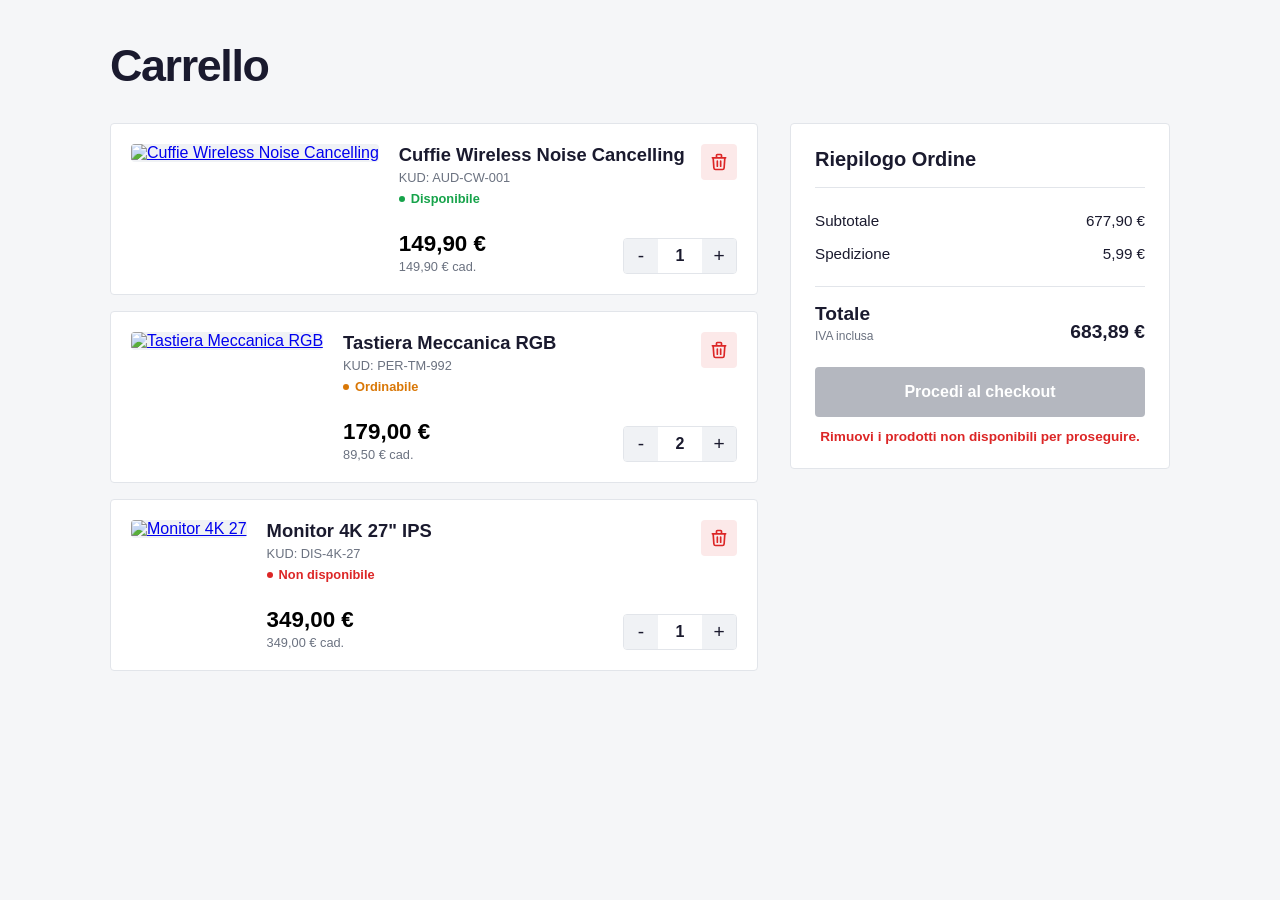
==== commit 7d55cff0: "Add files via upload" ====
--- a/cart.html
+++ b/cart.html
@@ -59,18 +59,21 @@
       color: var(--clr-text); 
       transition: background-color 0.3s, color 0.3s;
       min-height: 100dvh;
+      display: flex;
+      flex-direction: column;
     }
 
     /* ═══════════════════════════════════════════════
        LAYOUT PAGINA
     ═══════════════════════════════════════════════ */
     .page-container {
+      width: 100%;
       max-width: 1100px;
       margin: 0 auto;
       padding: 40px 20px;
       display: flex;
       flex-direction: column;
-      min-height: calc(100dvh - 80px);
+      flex-grow: 1;
     }
 
     .page-header {
@@ -89,6 +92,14 @@
       gap: 32px;
       align-items: start;
       flex-grow: 1;
+    }
+    
+    /* Classe aggiunta dinamicamente quando il carrello è vuoto */
+    .cart-layout.is-empty {
+      display: flex;
+      align-items: center;
+      justify-content: center;
+      grid-template-columns: none;
     }
 
     /* ═══════════════════════════════════════════════
@@ -183,7 +194,8 @@
     .item-info-bottom {
       display: flex;
       justify-content: space-between;
-      align-items: flex-end; 
+      align-items: flex-end;
+      width: 100%;
     }
 
     .item-total-price {
@@ -199,7 +211,7 @@
       margin-top: 2px;
     }
 
-    /* Input Quantità personalizzato e pulito */
+    /* Selettore Quantità personalizzato */
     .qty-wrapper {
       display: flex;
       align-items: center;
@@ -241,10 +253,9 @@
       font-size: 1rem;
       font-weight: 600;
       outline: none;
-      -moz-appearance: textfield; /* Nasconde le frecce su Firefox */
+      -moz-appearance: textfield; 
     }
     
-    /* Nasconde le frecce native su Chrome/Safari/Edge */
     .qty-native-input::-webkit-outer-spin-button,
     .qty-native-input::-webkit-inner-spin-button {
       -webkit-appearance: none;
@@ -281,9 +292,6 @@
       align-items: center;
       justify-content: center;
       text-align: center;
-      flex-grow: 1; 
-      grid-column: 1 / -1; 
-      padding: 40px 20px;
     }
 
     .empty-cart-icon {
@@ -396,34 +404,31 @@
     }
     
     @media (max-width: 560px) {
-      /* Mantiene l'allineamento orizzontale ma adatta gli spazi */
       .cart-item { 
-        gap: 16px; 
+        flex-direction: column;
+        align-items: flex-start;
         padding: 16px; 
       }
       .item-img { 
-        width: 85px; 
-        height: 85px; 
+        width: 100%; 
+        height: 180px; 
       }
       .item-details { 
-        min-height: 85px; 
+        width: 100%;
+        min-height: auto; 
       }
       .item-info-top { 
-        padding-right: 32px; /* Spazio per il cestino */
+        padding-right: 32px;
       }
       .item-name-link { 
-        font-size: 1rem; 
-      }
-      
-      /* Impila prezzo e quantità sulla sinistra, NON centrati */
+        font-size: 1.05rem; 
+      }
+      /* Mantiene il flex row e assicura il prezzo a sinistra e il selettore a destra */
       .item-info-bottom { 
-        flex-direction: column; 
-        align-items: flex-start; 
-        gap: 12px; 
-        margin-top: 12px;
-      }
-      .qty-wrapper { 
-        align-self: flex-start; /* Mantiene il box selettore a sinistra */
+        flex-direction: row; 
+        align-items: flex-end; 
+        justify-content: space-between;
+        margin-top: 16px;
       }
       .btn-delete { 
         top: 12px; 
@@ -434,7 +439,6 @@
 </head>
 <body>
 
-  <!-- Sincronizzazione Tema dal localStorage -->
   <script>
     if (localStorage.getItem('theme') === 'dark') {
       document.body.classList.add('dark-theme');
@@ -447,12 +451,9 @@
     </div>
 
     <div class="cart-layout" id="main-layout">
-      <!-- Sezione Prodotti -->
       <div class="cart-items" id="cart-container">
-        <!-- Generato via JavaScript -->
-      </div>
-
-      <!-- Sezione Riepilogo -->
+        </div>
+
       <div class="cart-summary" id="summary-container">
         <h3>Riepilogo Ordine</h3>
         <div class="summary-row">
@@ -474,7 +475,6 @@
   </div>
 
   <script>
-    // Dati fittizi
     let cart = [
       {
         id: 1,
@@ -522,9 +522,9 @@
       const summary = document.getElementById('summary-container');
       const header = document.getElementById('page-header');
 
-      // Stato Vuoto
+      // Layout Carrello Vuoto Centrato
       if (cart.length === 0) {
-        layout.style.gridTemplateColumns = "1fr";
+        layout.classList.add('is-empty');
         summary.style.display = "none";
         header.style.display = "none";
 
@@ -547,14 +547,12 @@
         
         const cardHTML = `
           <div class="cart-item">
-            <!-- Pulsante Elimina con Cestino SVG -->
             <button class="btn-delete" onclick="deleteProduct(${index})" aria-label="Rimuovi prodotto dal carrello">
-              <svg width="18" height="18" fill="none" stroke="currentColor" stroke-width="2" viewBox="0 0 24 24">
+              <svg width="20" height="20" fill="none" stroke="currentColor" stroke-width="2" viewBox="0 0 24 24">
                 <path stroke-linecap="round" stroke-linejoin="round" d="M19 7l-.867 12.142A2 2 0 0116.138 21H7.862a2 2 0 01-1.995-1.858L5 7m5 4v6m4-6v6m1-10V4a1 1 0 00-1-1h-4a1 1 0 00-1 1v3M4 7h16" />
               </svg>
             </button>
 
-            <!-- Immagine -->
             <a href="#">
               <img src="${item.img}" alt="${item.name}" class="item-img" />
             </a>
@@ -574,7 +572,6 @@
                   <div class="item-unit-price">${formatEUR(item.price)} cad.</div>
                 </div>
                 
-                <!-- Selettore quantità ibrido: Pulsanti custom + Input nativo -->
                 <div class="qty-wrapper">
                   <button class="qty-btn" onclick="updateQty(${index}, -1)" aria-label="Diminuisci quantità">-</button>
                   <input type="number" class="qty-native-input" value="${item.qty}" min="0" onchange="setQty(${index}, this.value)" aria-label="Quantità" />
@@ -590,7 +587,6 @@
       updateSummary();
     }
 
-    // Funzione aggiornata per bottoni + e - del nuovo selettore
     function updateQty(index, change) {
       const newQty = cart[index].qty + change;
       if (newQty <= 0) {
@@ -601,7 +597,6 @@
       }
     }
 
-    // Input manuale
     function setQty(index, value) {
       const newQty = parseInt(value, 10);
       if (isNaN(newQty) || newQty <= 0) {
@@ -612,7 +607,6 @@
       }
     }
 
-    // Eliminazione prodotto
     function deleteProduct(index) {
       cart.splice(index, 1);
       renderCart();
